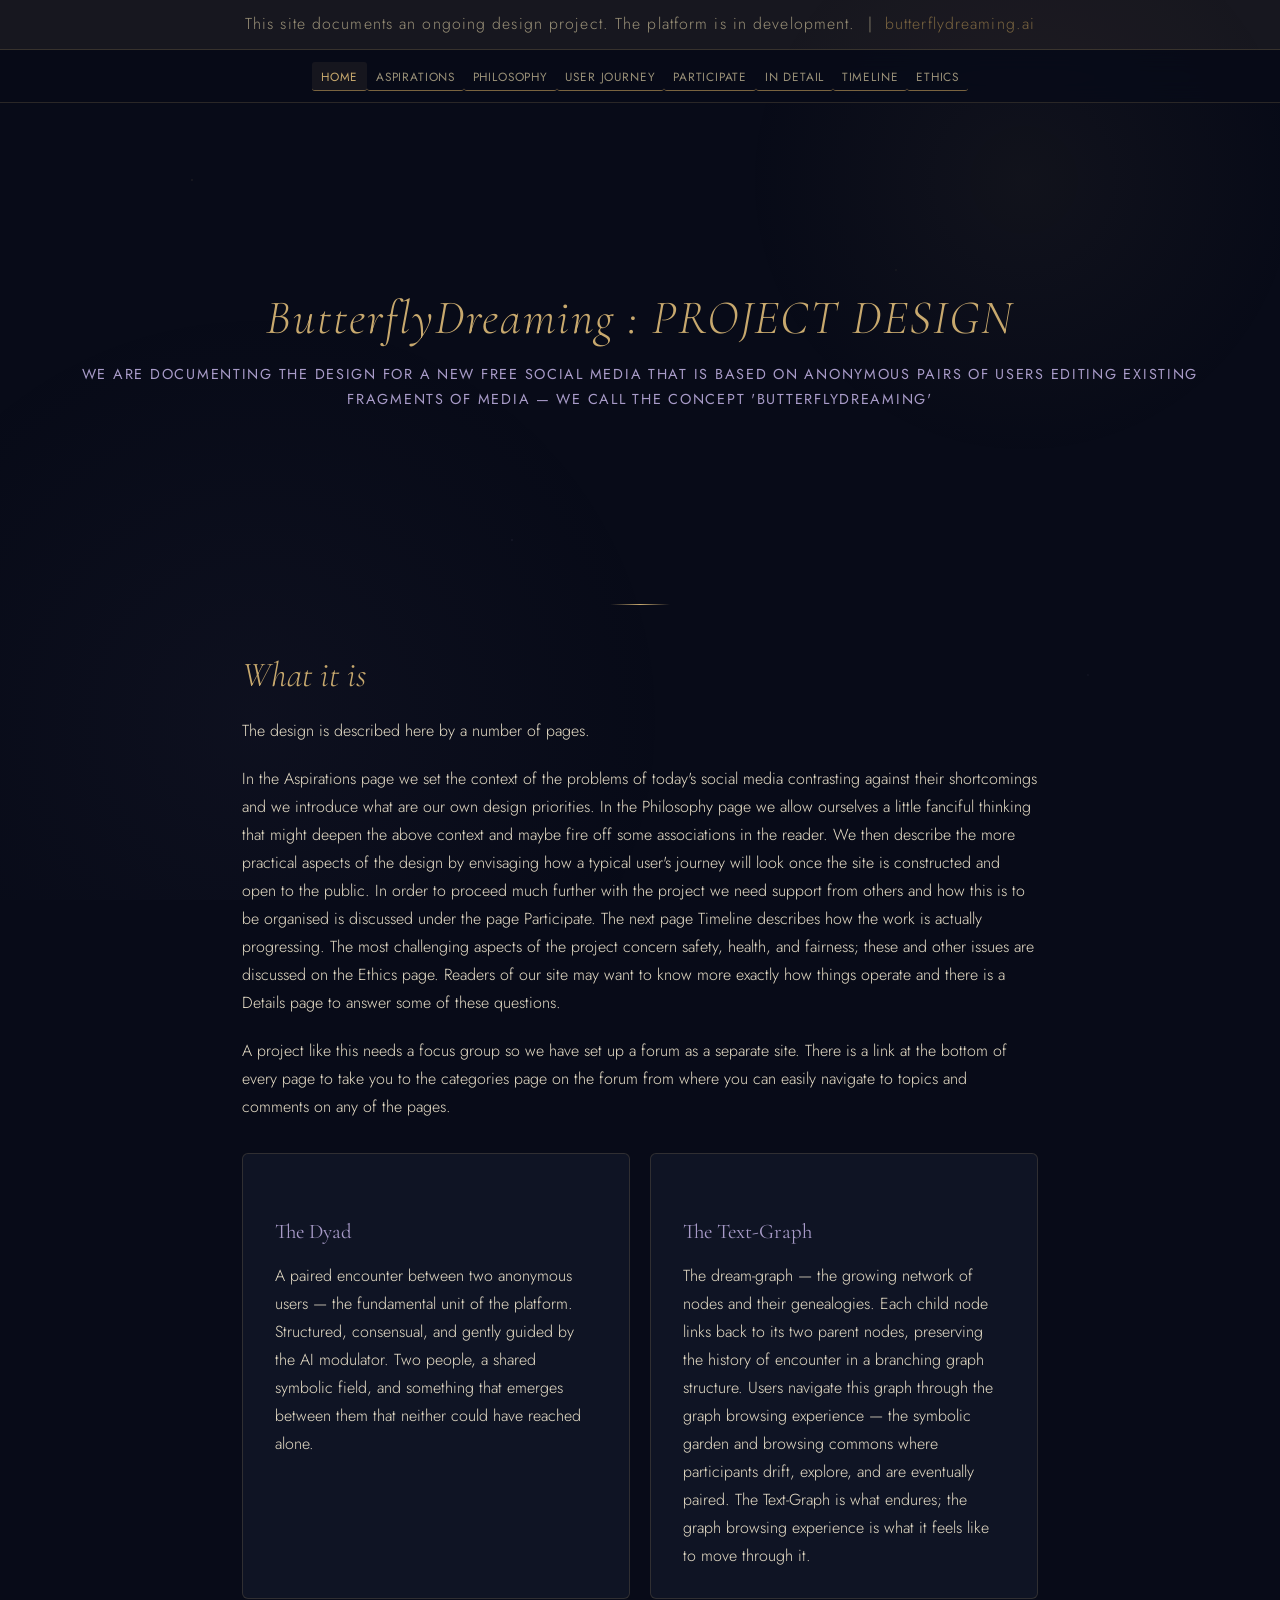
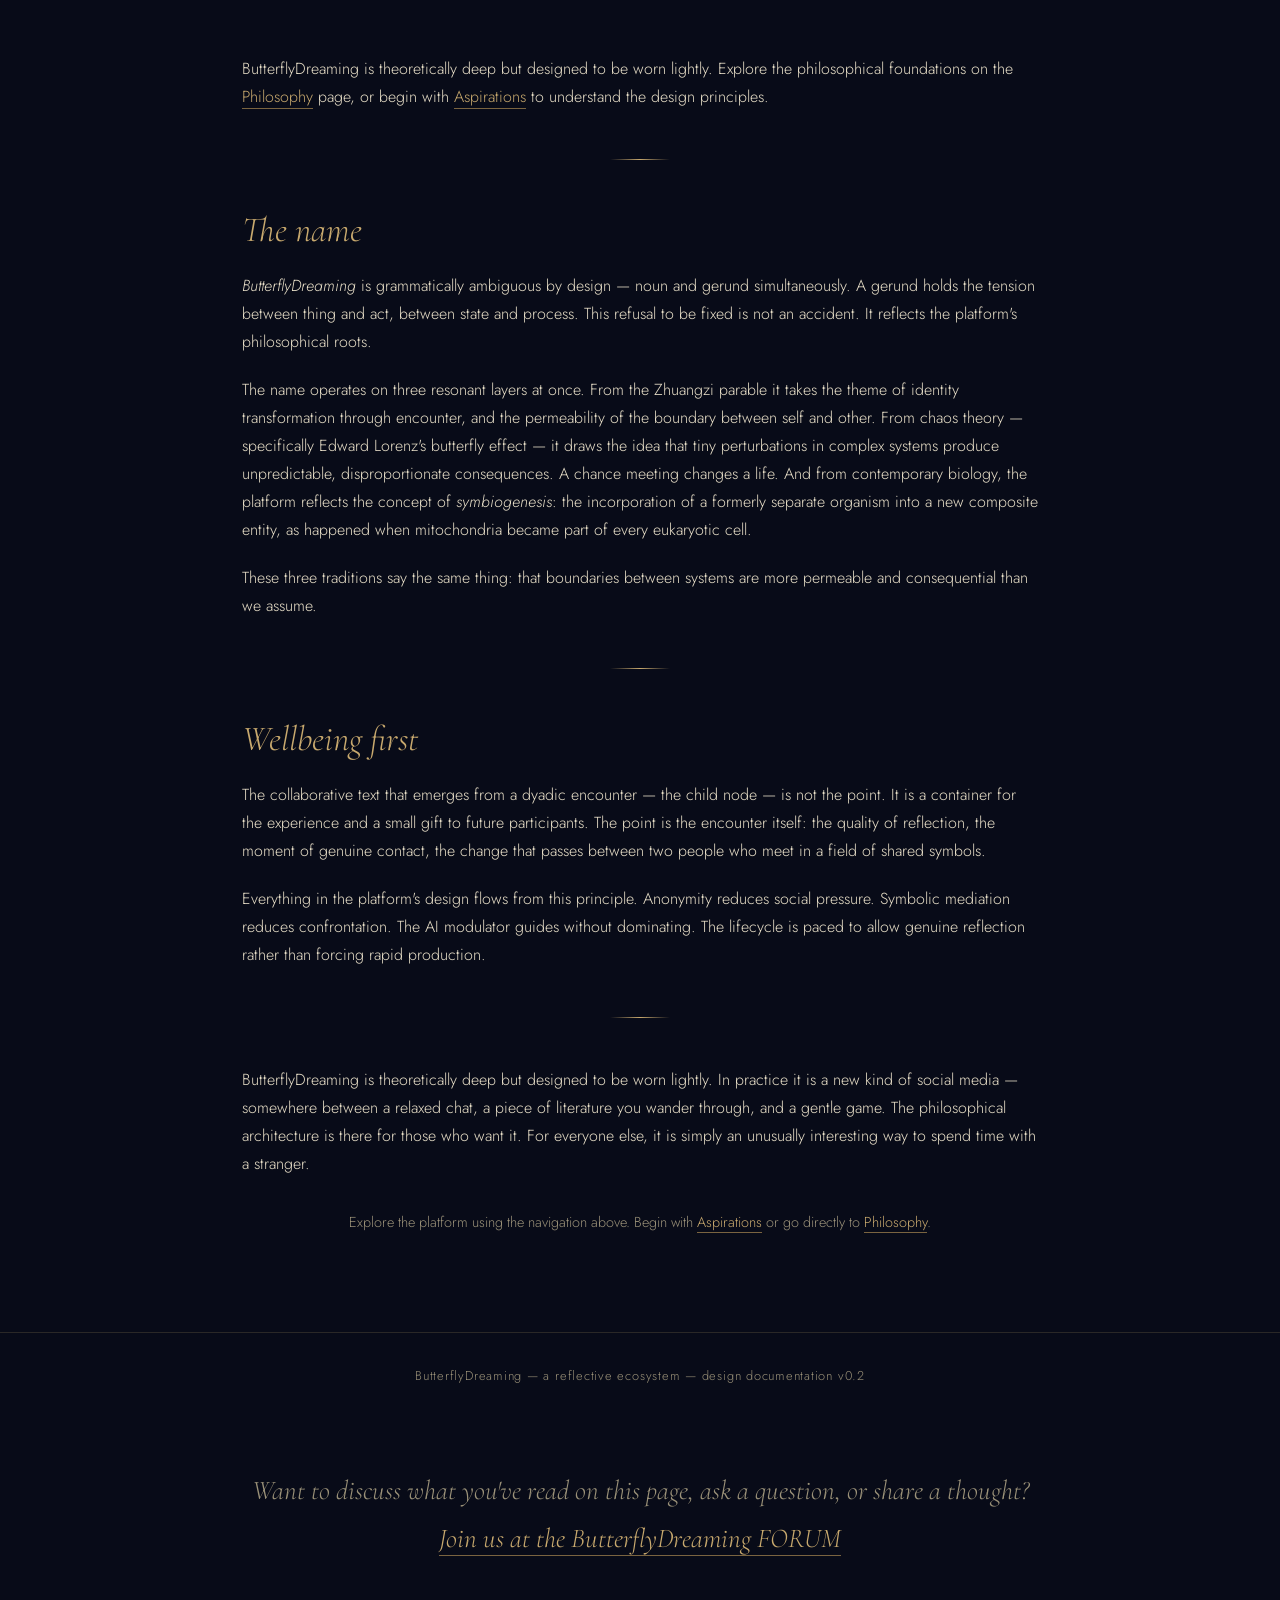
==== index.html @ dc83e770 "Apply Amendment 3: move Zhuangzi and signpost panels to philosophy, reorder philosophy sections, and" ====
<!DOCTYPE html>
<html lang="en">
<head>
<meta charset="UTF-8">
<meta name="viewport" content="width=device-width, initial-scale=1.0">
<title>ButterflyDreaming : PROJECT DESIGN</title>
<link rel="stylesheet" href="style.css">
<style>
  /* Change 1: slim banner above nav */
  .site-banner {
    background: rgba(200,169,110,0.08);
    border-bottom: 1px solid var(--border);
    text-align: center;
    padding: 0.65rem 1rem;
    font-size: 0.99rem;
    letter-spacing: 0.07em;
    color: var(--text-dim);
    position: relative;
    z-index: 101;
  }
  .site-banner a {
    color: var(--gold-dim);
    border-bottom: none;
  }
  /* Change 3: equal-height cards */
  .card-grid .card {
    display: flex;
    flex-direction: column;
  }
</style>
</head>
<body>

<!-- Change 1: documentation banner -->
<div class="site-banner">
  This site documents an ongoing design project. The platform is in development. &nbsp;|&nbsp; <a href="https://butterflydreaming.ai">butterflydreaming.ai</a>
</div>

<nav>
  <div class="nav-inner">
    <!-- Change 14: Dyad page moved to last -->
    <ul class="nav-links">
      <li><a href="index.html" class="active">Home</a></li>
      <li><a href="aspirations.html">Aspirations</a></li>
      <li><a href="philosophy.html">Philosophy</a></li>
      <li><a href="journey.html">User Journey</a></li>
      <li><a href="participate.html">Participate</a></li>
      <li><a href="ui.html">In Detail</a></li>
      <li><a href="timeline.html">Timeline</a></li>
      <li><a href="ethics.html">Ethics</a></li>
    </ul>
  </div>
</nav>

<div class="hero">
  <div class="hero-glyph">𓂀</div>

  <h1 style="font-size: 3em;">ButterflyDreaming : PROJECT DESIGN</h1>
  <p class="subtitle">We are documenting the design for a new free social media that is based on anonymous pairs of users editing existing fragments of media — we call the concept 'ButterflyDreaming'</p>
</div>

<div class="page">

  <div class="divider"></div>

  <h2>What it is</h2>
  <p>
    The design is described here by a number of pages.
  </p>
  <p>
    In the Aspirations page we set the context of the problems of today's social media contrasting against their shortcomings and we introduce what are our own design priorities. In the Philosophy page we allow ourselves a little fanciful thinking that might deepen the above context and maybe fire off some associations in the reader. We then describe the more practical aspects of the design by envisaging how a typical user's journey will look once the site is constructed and open to the public. In order to proceed much further with the project we need support from others and how this is to be organised is discussed under the page Participate. The next page Timeline describes how the work is actually progressing. The most challenging aspects of the project concern safety, health, and fairness; these and other issues are discussed on the Ethics page. Readers of our site may want to know more exactly how things operate and there is a Details page to answer some of these questions.
  </p>
  <p>
    A project like this needs a focus group so we have set up a forum as a separate site. There is a link at the bottom of every page to take you to the categories page on the forum from where you can easily navigate to topics and comments on any of the pages.
  </p>

  <!-- Changes 2, 3: reordered boxes, equal sizing, graph browsing experience absorbed into Text-Graph -->
  <div class="card-grid">
    <div class="card">
      <h3>The Dyad</h3>
      <p>A paired encounter between two anonymous users — the fundamental unit of the platform. Structured, consensual, and gently guided by the AI modulator. Two people, a shared symbolic field, and something that emerges between them that neither could have reached alone.</p>
    </div>
    <div class="card">
      <h3>The Text-Graph</h3>
      <p>The dream-graph — the growing network of nodes and their genealogies. Each child node links back to its two parent nodes, preserving the history of encounter in a branching graph structure. Users navigate this graph through the graph browsing experience — the symbolic garden and browsing commons where participants drift, explore, and are eventually paired. The Text-Graph is what endures; the graph browsing experience is what it feels like to move through it.</p>
    </div>
  </div>

  <p>
    ButterflyDreaming is theoretically deep but designed to be worn lightly. Explore the philosophical foundations on the <a href="philosophy.html">Philosophy</a> page, or begin with <a href="aspirations.html">Aspirations</a> to understand the design principles.
  </p>

  <div class="divider"></div>

  <h2>The name</h2>

  <!-- Change 4: noun and gerund only, no "verb" -->
  <p>
    <em>ButterflyDreaming</em> is grammatically ambiguous by design — noun and gerund simultaneously. A gerund holds the tension between thing and act, between state and process. This refusal to be fixed is not an accident. It reflects the platform's philosophical roots.
  </p>
  <p>
    The name operates on three resonant layers at once. From the Zhuangzi parable it takes the theme of identity transformation through encounter, and the permeability of the boundary between self and other. From chaos theory — specifically Edward Lorenz's butterfly effect — it draws the idea that tiny perturbations in complex systems produce unpredictable, disproportionate consequences. A chance meeting changes a life. And from contemporary biology, the platform reflects the concept of <em>symbiogenesis</em>: the incorporation of a formerly separate organism into a new composite entity, as happened when mitochondria became part of every eukaryotic cell.
  </p>
  <p>
    These three traditions say the same thing: that boundaries between systems are more permeable and consequential than we assume.
  </p>

  <div class="divider"></div>

  <h2>Wellbeing first</h2>
  <p>
    The collaborative text that emerges from a dyadic encounter — the child node — is not the point. It is a container for the experience and a small gift to future participants. The point is the encounter itself: the quality of reflection, the moment of genuine contact, the change that passes between two people who meet in a field of shared symbols.
  </p>
  <p>
    Everything in the platform's design flows from this principle. Anonymity reduces social pressure. Symbolic mediation reduces confrontation. The AI modulator guides without dominating. The lifecycle is paced to allow genuine reflection rather than forcing rapid production.
  </p>

  <div class="divider"></div>

  <!-- Change 5: accessible/enjoyable closing paragraph, Zhuangzi line removed -->
  <p>
    ButterflyDreaming is theoretically deep but designed to be worn lightly. In practice it is a new kind of social media — somewhere between a relaxed chat, a piece of literature you wander through, and a gentle game. The philosophical architecture is there for those who want it. For everyone else, it is simply an unusually interesting way to spend time with a stranger.
  </p>

  <p style="color: var(--text-dim); font-size: 0.9rem; text-align: center; margin-top: 2rem;">
    Explore the platform using the navigation above. Begin with
    <a href="aspirations.html">Aspirations</a> or go directly to
    <a href="philosophy.html">Philosophy</a>.
  </p>

</div>

<footer>
  ButterflyDreaming &mdash; a reflective ecosystem &mdash; design documentation v0.2
</footer>


<!-- Community forum link -->
<div style="max-width:860px; margin:3rem auto; padding:0 2rem; text-align:center;">
  <p style="font-size:1.7rem; color:var(--text-dim); font-style:italic; line-height:1.75; font-family:var(--font-head);">
    Want to discuss what you've read on this page, ask a question, or share a thought? <a href="https://forum.butterflydreaming.info">Join us at the ButterflyDreaming FORUM</a>
  </p>
</div>

</body>
</html>
---- style.css ----
/* ButterflyDreaming — Shared Stylesheet */

@import url('https://fonts.googleapis.com/css2?family=Cormorant+Garamond:ital,wght@0,300;0,400;0,600;1,300;1,400&family=Jost:wght@300;400;500&display=swap');

/* ── Variables ── */
:root {
  --bg:        #080b18;
  --bg2:       #0f1424;
  --bg3:       #141930;
  --text:      #e8dfc8;
  --text-dim:  #9a9178;
  --gold:      #c8a96e;
  --gold-dim:  #7a6440;
  --lilac:     #a89bc8;
  --border:    rgba(200,169,110,0.18);
  --glow:      rgba(200,169,110,0.08);
  --font-head: 'Cormorant Garamond', Georgia, serif;
  --font-body: 'Jost', sans-serif;
  --max:       860px;
}

/* ── Reset ── */
*, *::before, *::after { box-sizing: border-box; margin: 0; padding: 0; }
html { scroll-behavior: smooth; }
body {
  background: var(--bg);
  color: var(--text);
  font-family: var(--font-body);
  font-weight: 300;
  font-size: 1rem;
  line-height: 1.75;
  min-height: 100vh;
}

/* ── Starfield background ── */
body::before {
  content: '';
  position: fixed;
  inset: 0;
  background-image:
    radial-gradient(1px 1px at 15% 20%, rgba(200,169,110,0.25) 0%, transparent 100%),
    radial-gradient(1px 1px at 40% 60%, rgba(168,155,200,0.2) 0%, transparent 100%),
    radial-gradient(1px 1px at 70% 30%, rgba(200,169,110,0.15) 0%, transparent 100%),
    radial-gradient(1px 1px at 85% 75%, rgba(168,155,200,0.15) 0%, transparent 100%),
    radial-gradient(1px 1px at 55% 10%, rgba(200,169,110,0.1) 0%, transparent 100%),
    radial-gradient(600px 600px at 20% 80%, rgba(168,155,200,0.04) 0%, transparent 70%),
    radial-gradient(400px 400px at 80% 20%, rgba(200,169,110,0.05) 0%, transparent 70%);
  pointer-events: none;
  z-index: 0;
}

/* ── Navigation ── */
nav {
  position: sticky;
  top: 0;
  z-index: 100;
  background: rgba(8,11,24,0.92);
  backdrop-filter: blur(12px);
  border-bottom: 1px solid var(--border);
  padding: 0 2rem;
}
.nav-inner {
  max-width: 1100px;
  margin: 0 auto;
  display: flex;
  align-items: center;
  justify-content: center;
  height: 52px;
}
.nav-links {
  display: flex;
  gap: 0;
  list-style: none;
  flex-wrap: nowrap;
  justify-content: center;
}
.nav-links a {
  color: var(--text-dim);
  text-decoration: none;
  font-size: 0.74rem;
  font-weight: 400;
  letter-spacing: 0.07em;
  text-transform: uppercase;
  padding: 0.35rem 0.55rem;
  border-radius: 3px;
  transition: color 0.2s, background 0.2s;
  white-space: nowrap;
}
.nav-links a:hover,
.nav-links a.active {
  color: var(--gold);
  background: var(--glow);
}

/* ── Page wrapper ── */
.page {
  position: relative;
  z-index: 1;
  max-width: var(--max);
  margin: 0 auto;
  padding: 4rem 2rem 6rem;
}

/* ── Hero ── */
.hero {
  text-align: center;
  padding: 5rem 2rem 3rem;
  position: relative;
  z-index: 1;
}
.hero-glyph {
  font-size: 3rem;
  margin-bottom: 1.5rem;
  opacity: 0.7;
  animation: float 6s ease-in-out infinite;
}
@keyframes float {
  0%, 100% { transform: translateY(0); }
  50%       { transform: translateY(-8px); }
}
.hero h1 {
  font-family: var(--font-head);
  font-size: clamp(2.4rem, 6vw, 4rem);
  font-weight: 300;
  font-style: italic;
  color: var(--gold);
  letter-spacing: 0.04em;
  line-height: 1.15;
  margin-bottom: 1rem;
}
.hero .subtitle {
  font-size: 0.9rem;
  font-weight: 400;
  letter-spacing: 0.12em;
  text-transform: uppercase;
  color: var(--lilac);
  margin-bottom: 2rem;
}
.hero .lede {
  max-width: 580px;
  margin: 0 auto;
  font-size: 1.1rem;
  color: var(--text-dim);
  line-height: 1.9;
}

/* ── Divider ── */
.divider {
  width: 60px;
  height: 1px;
  background: linear-gradient(90deg, transparent, var(--gold), transparent);
  margin: 3rem auto;
}

/* ── Section headings ── */
h2 {
  font-family: var(--font-head);
  font-size: clamp(1.6rem, 3vw, 2.2rem);
  font-weight: 300;
  font-style: italic;
  color: var(--gold);
  margin-bottom: 1.25rem;
  line-height: 1.25;
}
h3 {
  font-family: var(--font-head);
  font-size: 1.3rem;
  font-weight: 400;
  color: var(--lilac);
  margin: 2rem 0 0.75rem;
}

/* ── Body text ── */
p { margin-bottom: 1.25rem; }
p:last-child { margin-bottom: 0; }

a {
  color: var(--gold);
  text-decoration: none;
  border-bottom: 1px solid var(--gold-dim);
  transition: border-color 0.2s, color 0.2s;
}
a:hover { border-color: var(--gold); }

/* ── Cards / panels ── */
.card {
  background: var(--bg2);
  border: 1px solid var(--border);
  border-radius: 6px;
  padding: 1.75rem 2rem;
  margin-bottom: 1.5rem;
}
.card-grid {
  display: grid;
  grid-template-columns: repeat(auto-fit, minmax(240px, 1fr));
  gap: 1.25rem;
  margin: 2rem 0;
}

/* ── Quote / pull ── */
blockquote {
  border-left: 2px solid var(--gold-dim);
  padding: 0.75rem 0 0.75rem 1.5rem;
  margin: 2rem 0;
  font-family: var(--font-head);
  font-style: italic;
  font-size: 1.15rem;
  color: var(--text-dim);
  line-height: 1.7;
}
blockquote cite {
  display: block;
  margin-top: 0.5rem;
  font-style: normal;
  font-family: var(--font-body);
  font-size: 0.78rem;
  letter-spacing: 0.1em;
  text-transform: uppercase;
  color: var(--gold-dim);
}

/* ── Journey steps ── */
.steps { counter-reset: step; margin: 2rem 0; }
.step {
  display: flex;
  gap: 1.5rem;
  margin-bottom: 2rem;
  align-items: flex-start;
}
.step-num {
  flex-shrink: 0;
  width: 2.5rem;
  height: 2.5rem;
  border-radius: 50%;
  border: 1px solid var(--gold-dim);
  display: flex;
  align-items: center;
  justify-content: center;
  font-family: var(--font-head);
  font-size: 1.1rem;
  color: var(--gold);
  counter-increment: step;
}
.step-body h3 { margin-top: 0; }

/* ── Lifecycle bar ── */
.lifecycle {
  display: flex;
  flex-wrap: wrap;
  gap: 0.5rem;
  align-items: center;
  margin: 2rem 0;
}
.lc-node {
  background: var(--bg3);
  border: 1px solid var(--border);
  border-radius: 4px;
  padding: 0.35rem 0.85rem;
  font-size: 0.82rem;
  font-weight: 500;
  letter-spacing: 0.07em;
  color: var(--text);
}
.lc-arrow {
  color: var(--gold-dim);
  font-size: 0.9rem;
}

/* ── Table ── */
table {
  width: 100%;
  border-collapse: collapse;
  margin: 1.5rem 0;
  font-size: 0.9rem;
}
th {
  text-align: left;
  padding: 0.6rem 1rem;
  border-bottom: 1px solid var(--gold-dim);
  color: var(--gold);
  font-weight: 400;
  font-family: var(--font-head);
  font-size: 1rem;
  font-style: italic;
}
td {
  padding: 0.7rem 1rem;
  border-bottom: 1px solid rgba(200,169,110,0.08);
  vertical-align: top;
  color: var(--text-dim);
}
tr:last-child td { border-bottom: none; }

/* ── Tag pill ── */
.tag {
  display: inline-block;
  background: var(--glow);
  border: 1px solid var(--border);
  border-radius: 20px;
  padding: 0.2rem 0.75rem;
  font-size: 0.75rem;
  letter-spacing: 0.08em;
  color: var(--text-dim);
  margin: 0.2rem;
}

/* ── Chinese accent ── */
.zh {
  font-family: var(--font-head);
  font-style: normal;
  color: var(--lilac);
  font-size: 1.1em;
}

/* ── Footer ── */
footer {
  position: relative;
  z-index: 1;
  text-align: center;
  padding: 2rem;
  border-top: 1px solid var(--border);
  color: var(--text-dim);
  font-size: 0.8rem;
  letter-spacing: 0.06em;
}

/* ── Responsive ── */
@media (max-width: 600px) {
  .page { padding: 2.5rem 1.25rem 4rem; }
  .nav-inner { height: auto; padding: 0.75rem 0; flex-direction: column; align-items: flex-start; }
  .nav-links a { font-size: 0.72rem; padding: 0.3rem 0.5rem; }
  .hero { padding: 3rem 1.25rem 2rem; }
}
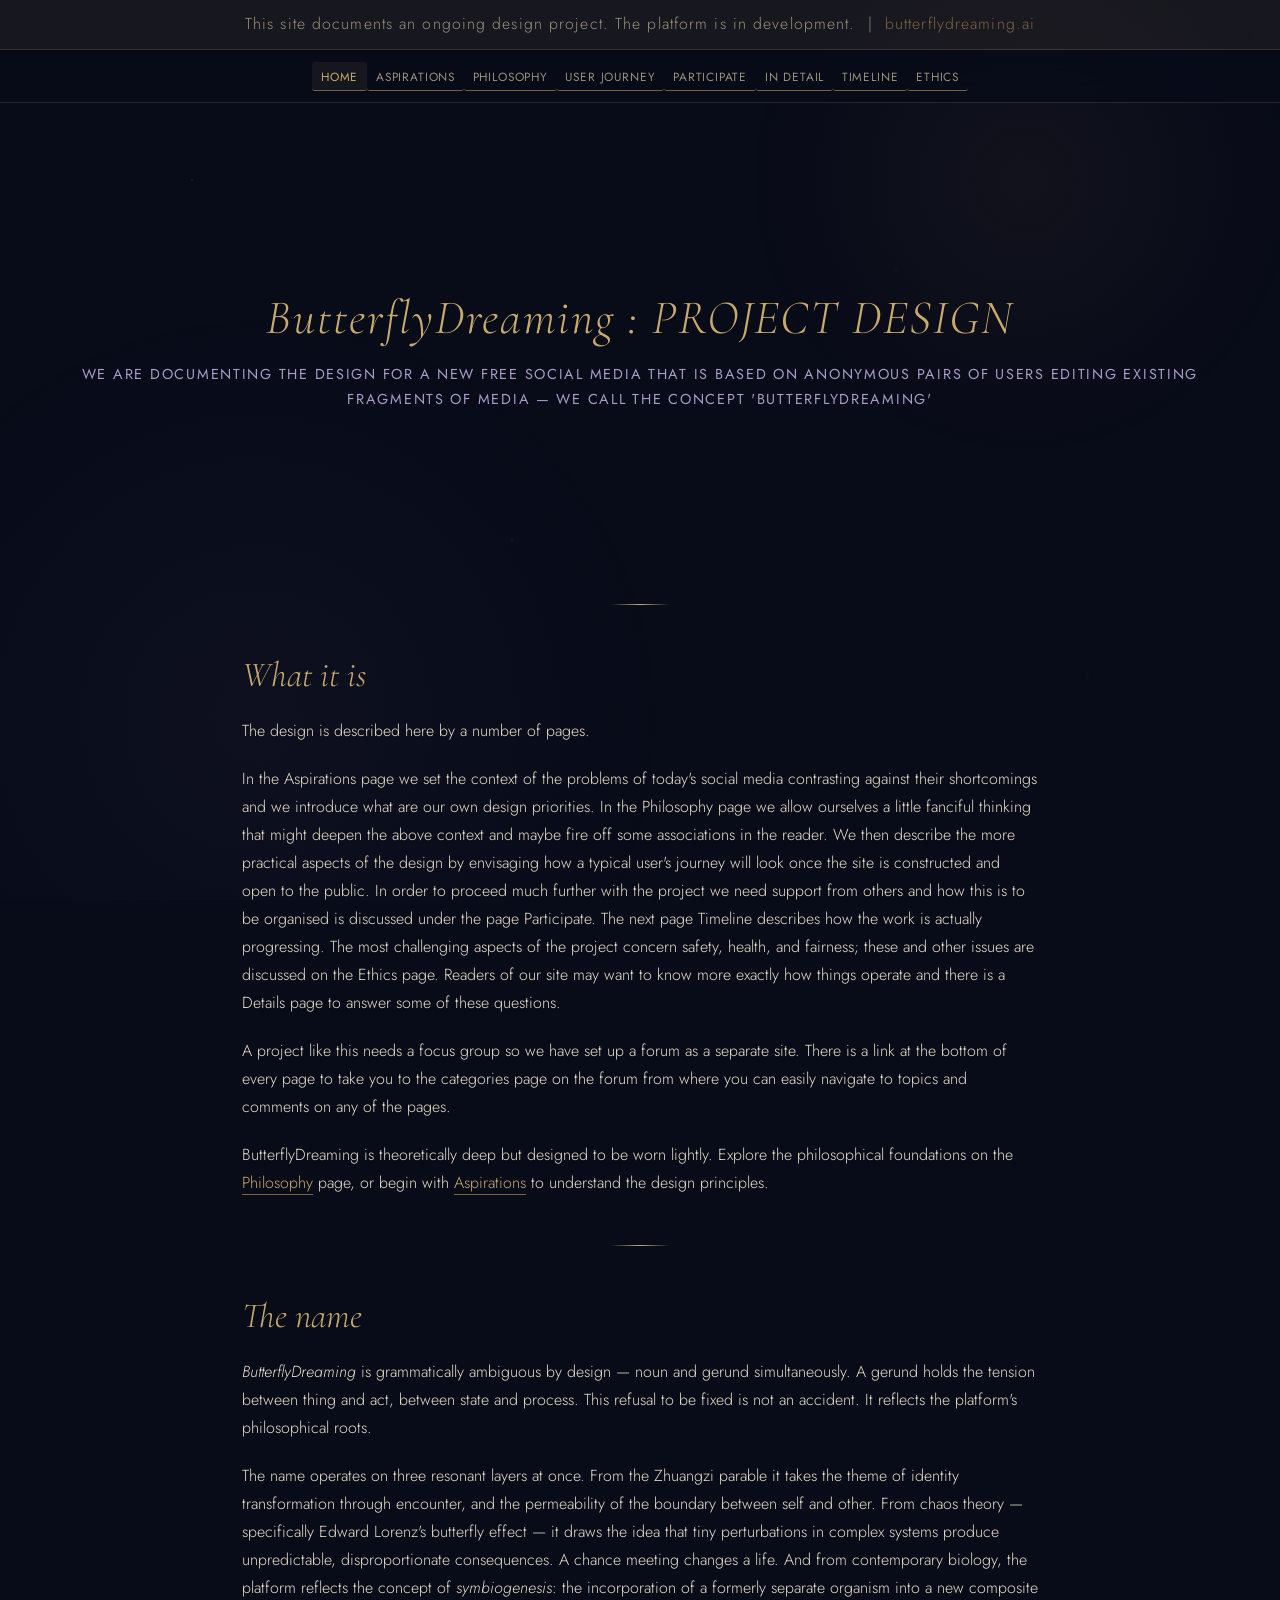
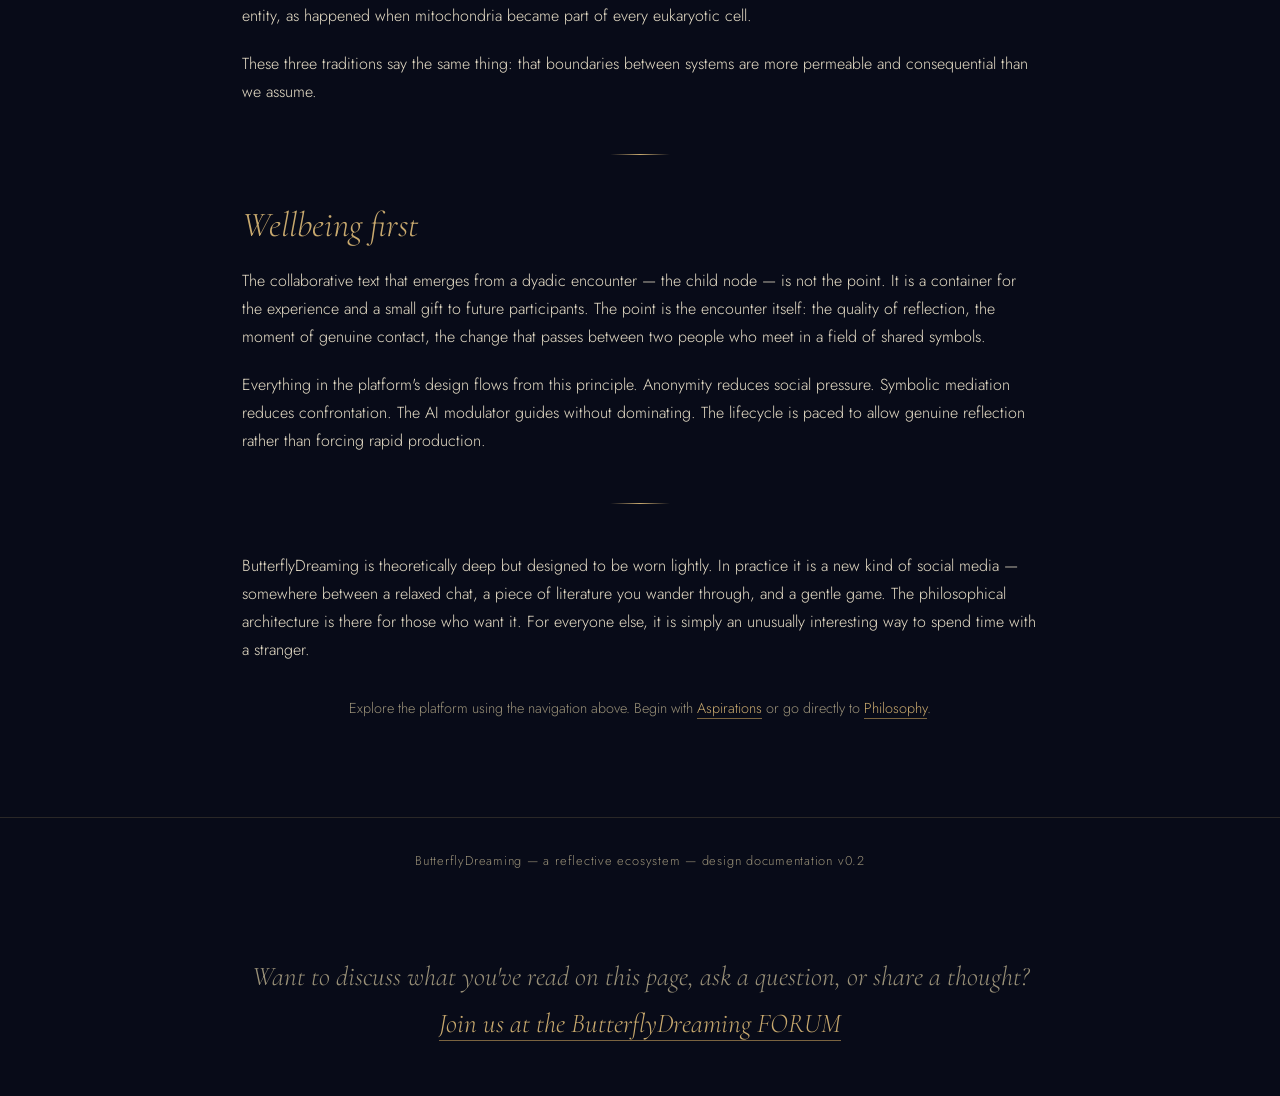
==== commit faa6b15e: "Apply Amendment 4: move Dyad/Text-Graph panels to aspirations, widen and centre Zhuangzi flutter pan" ====
--- a/index.html
+++ b/index.html
@@ -74,18 +74,6 @@
     A project like this needs a focus group so we have set up a forum as a separate site. There is a link at the bottom of every page to take you to the categories page on the forum from where you can easily navigate to topics and comments on any of the pages.
   </p>
 
-  <!-- Changes 2, 3: reordered boxes, equal sizing, graph browsing experience absorbed into Text-Graph -->
-  <div class="card-grid">
-    <div class="card">
-      <h3>The Dyad</h3>
-      <p>A paired encounter between two anonymous users — the fundamental unit of the platform. Structured, consensual, and gently guided by the AI modulator. Two people, a shared symbolic field, and something that emerges between them that neither could have reached alone.</p>
-    </div>
-    <div class="card">
-      <h3>The Text-Graph</h3>
-      <p>The dream-graph — the growing network of nodes and their genealogies. Each child node links back to its two parent nodes, preserving the history of encounter in a branching graph structure. Users navigate this graph through the graph browsing experience — the symbolic garden and browsing commons where participants drift, explore, and are eventually paired. The Text-Graph is what endures; the graph browsing experience is what it feels like to move through it.</p>
-    </div>
-  </div>
-
   <p>
     ButterflyDreaming is theoretically deep but designed to be worn lightly. Explore the philosophical foundations on the <a href="philosophy.html">Philosophy</a> page, or begin with <a href="aspirations.html">Aspirations</a> to understand the design principles.
   </p>
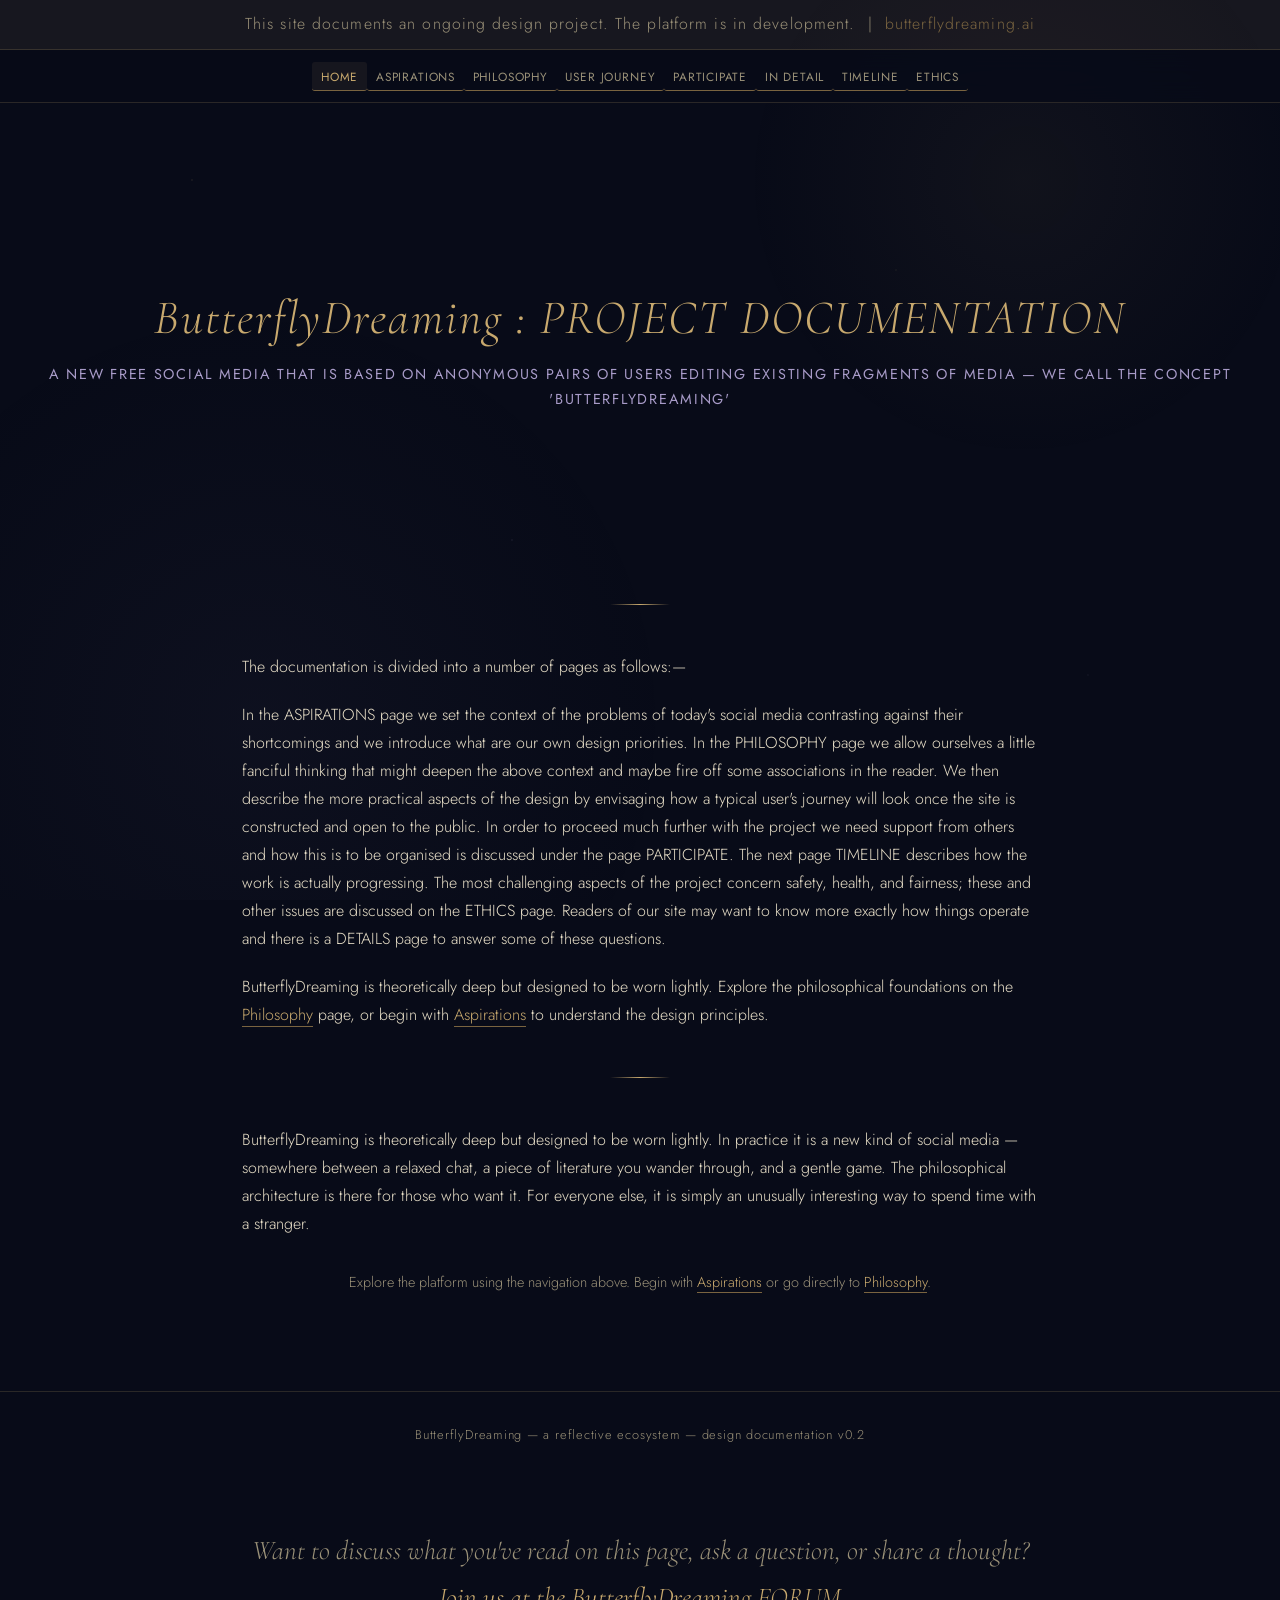
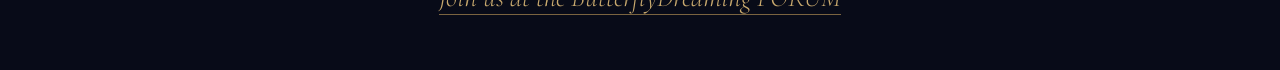
==== commit f39ce97c: "Apply Amendment 5: rename to PROJECT DOCUMENTATION, update home subtitle and page listing, remove Na" ====
--- a/index.html
+++ b/index.html
@@ -3,7 +3,7 @@
 <head>
 <meta charset="UTF-8">
 <meta name="viewport" content="width=device-width, initial-scale=1.0">
-<title>ButterflyDreaming : PROJECT DESIGN</title>
+<title>ButterflyDreaming : PROJECT DOCUMENTATION</title>
 <link rel="stylesheet" href="style.css">
 <style>
   /* Change 1: slim banner above nav */
@@ -55,52 +55,23 @@
 <div class="hero">
   <div class="hero-glyph">𓂀</div>
 
-  <h1 style="font-size: 3em;">ButterflyDreaming : PROJECT DESIGN</h1>
-  <p class="subtitle">We are documenting the design for a new free social media that is based on anonymous pairs of users editing existing fragments of media — we call the concept 'ButterflyDreaming'</p>
+  <h1 style="font-size: 3em;">ButterflyDreaming : PROJECT DOCUMENTATION</h1>
+  <p class="subtitle">A new free social media that is based on anonymous pairs of users editing existing fragments of media — we call the concept 'ButterflyDreaming'</p>
 </div>
 
 <div class="page">
 
   <div class="divider"></div>
 
-  <h2>What it is</h2>
   <p>
-    The design is described here by a number of pages.
+    The documentation is divided into a number of pages as follows:—
   </p>
   <p>
-    In the Aspirations page we set the context of the problems of today's social media contrasting against their shortcomings and we introduce what are our own design priorities. In the Philosophy page we allow ourselves a little fanciful thinking that might deepen the above context and maybe fire off some associations in the reader. We then describe the more practical aspects of the design by envisaging how a typical user's journey will look once the site is constructed and open to the public. In order to proceed much further with the project we need support from others and how this is to be organised is discussed under the page Participate. The next page Timeline describes how the work is actually progressing. The most challenging aspects of the project concern safety, health, and fairness; these and other issues are discussed on the Ethics page. Readers of our site may want to know more exactly how things operate and there is a Details page to answer some of these questions.
-  </p>
-  <p>
-    A project like this needs a focus group so we have set up a forum as a separate site. There is a link at the bottom of every page to take you to the categories page on the forum from where you can easily navigate to topics and comments on any of the pages.
+    In the ASPIRATIONS page we set the context of the problems of today's social media contrasting against their shortcomings and we introduce what are our own design priorities. In the PHILOSOPHY page we allow ourselves a little fanciful thinking that might deepen the above context and maybe fire off some associations in the reader. We then describe the more practical aspects of the design by envisaging how a typical user's journey will look once the site is constructed and open to the public. In order to proceed much further with the project we need support from others and how this is to be organised is discussed under the page PARTICIPATE. The next page TIMELINE describes how the work is actually progressing. The most challenging aspects of the project concern safety, health, and fairness; these and other issues are discussed on the ETHICS page. Readers of our site may want to know more exactly how things operate and there is a DETAILS page to answer some of these questions.
   </p>
 
   <p>
     ButterflyDreaming is theoretically deep but designed to be worn lightly. Explore the philosophical foundations on the <a href="philosophy.html">Philosophy</a> page, or begin with <a href="aspirations.html">Aspirations</a> to understand the design principles.
-  </p>
-
-  <div class="divider"></div>
-
-  <h2>The name</h2>
-
-  <!-- Change 4: noun and gerund only, no "verb" -->
-  <p>
-    <em>ButterflyDreaming</em> is grammatically ambiguous by design — noun and gerund simultaneously. A gerund holds the tension between thing and act, between state and process. This refusal to be fixed is not an accident. It reflects the platform's philosophical roots.
-  </p>
-  <p>
-    The name operates on three resonant layers at once. From the Zhuangzi parable it takes the theme of identity transformation through encounter, and the permeability of the boundary between self and other. From chaos theory — specifically Edward Lorenz's butterfly effect — it draws the idea that tiny perturbations in complex systems produce unpredictable, disproportionate consequences. A chance meeting changes a life. And from contemporary biology, the platform reflects the concept of <em>symbiogenesis</em>: the incorporation of a formerly separate organism into a new composite entity, as happened when mitochondria became part of every eukaryotic cell.
-  </p>
-  <p>
-    These three traditions say the same thing: that boundaries between systems are more permeable and consequential than we assume.
-  </p>
-
-  <div class="divider"></div>
-
-  <h2>Wellbeing first</h2>
-  <p>
-    The collaborative text that emerges from a dyadic encounter — the child node — is not the point. It is a container for the experience and a small gift to future participants. The point is the encounter itself: the quality of reflection, the moment of genuine contact, the change that passes between two people who meet in a field of shared symbols.
-  </p>
-  <p>
-    Everything in the platform's design flows from this principle. Anonymity reduces social pressure. Symbolic mediation reduces confrontation. The AI modulator guides without dominating. The lifecycle is paced to allow genuine reflection rather than forcing rapid production.
   </p>
 
   <div class="divider"></div>
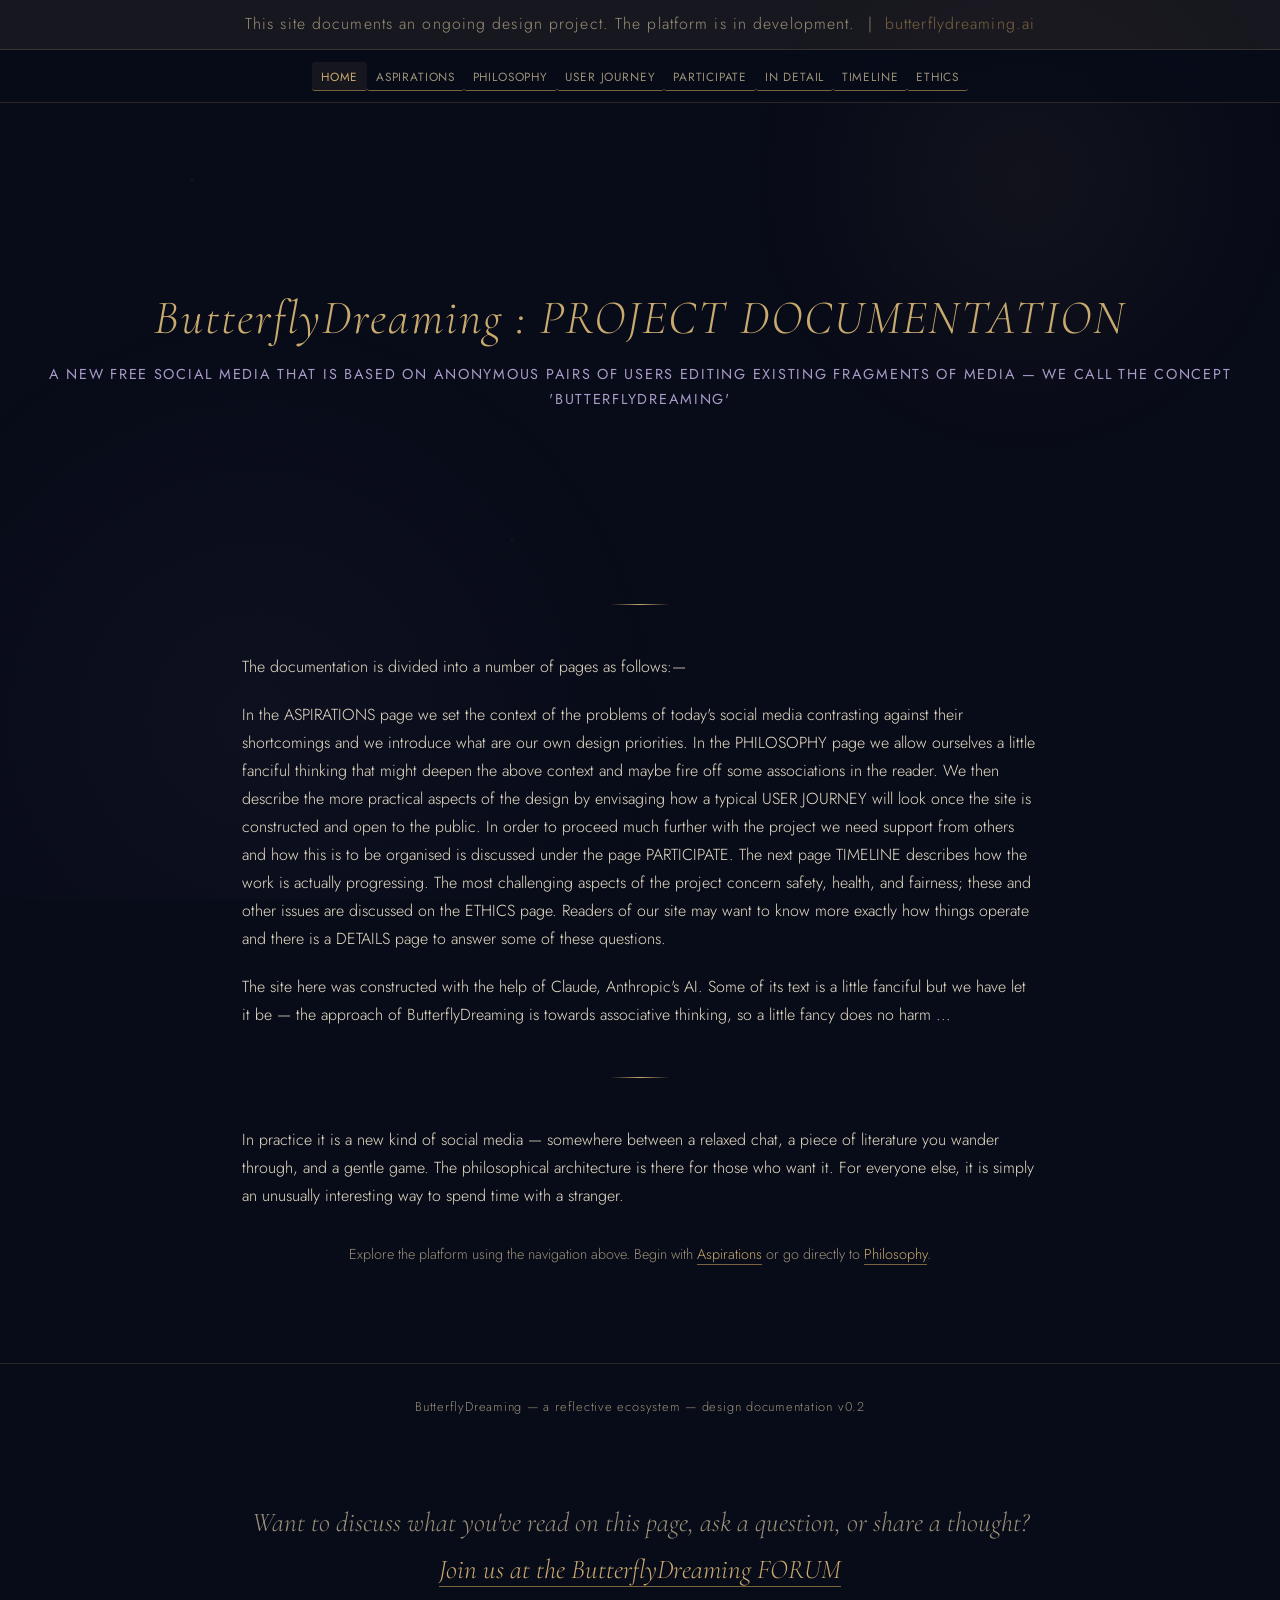
==== commit 4ff90386: "Apply Amendment 6: USER JOURNEY wording, replace signpost with Claude attribution paragraph, update " ====
--- a/index.html
+++ b/index.html
@@ -67,18 +67,18 @@
     The documentation is divided into a number of pages as follows:—
   </p>
   <p>
-    In the ASPIRATIONS page we set the context of the problems of today's social media contrasting against their shortcomings and we introduce what are our own design priorities. In the PHILOSOPHY page we allow ourselves a little fanciful thinking that might deepen the above context and maybe fire off some associations in the reader. We then describe the more practical aspects of the design by envisaging how a typical user's journey will look once the site is constructed and open to the public. In order to proceed much further with the project we need support from others and how this is to be organised is discussed under the page PARTICIPATE. The next page TIMELINE describes how the work is actually progressing. The most challenging aspects of the project concern safety, health, and fairness; these and other issues are discussed on the ETHICS page. Readers of our site may want to know more exactly how things operate and there is a DETAILS page to answer some of these questions.
+    In the ASPIRATIONS page we set the context of the problems of today's social media contrasting against their shortcomings and we introduce what are our own design priorities. In the PHILOSOPHY page we allow ourselves a little fanciful thinking that might deepen the above context and maybe fire off some associations in the reader. We then describe the more practical aspects of the design by envisaging how a typical USER JOURNEY will look once the site is constructed and open to the public. In order to proceed much further with the project we need support from others and how this is to be organised is discussed under the page PARTICIPATE. The next page TIMELINE describes how the work is actually progressing. The most challenging aspects of the project concern safety, health, and fairness; these and other issues are discussed on the ETHICS page. Readers of our site may want to know more exactly how things operate and there is a DETAILS page to answer some of these questions.
   </p>
 
   <p>
-    ButterflyDreaming is theoretically deep but designed to be worn lightly. Explore the philosophical foundations on the <a href="philosophy.html">Philosophy</a> page, or begin with <a href="aspirations.html">Aspirations</a> to understand the design principles.
+    The site here was constructed with the help of Claude, Anthropic's AI. Some of its text is a little fanciful but we have let it be — the approach of ButterflyDreaming is towards associative thinking, so a little fancy does no harm ...
   </p>
 
   <div class="divider"></div>
 
   <!-- Change 5: accessible/enjoyable closing paragraph, Zhuangzi line removed -->
   <p>
-    ButterflyDreaming is theoretically deep but designed to be worn lightly. In practice it is a new kind of social media — somewhere between a relaxed chat, a piece of literature you wander through, and a gentle game. The philosophical architecture is there for those who want it. For everyone else, it is simply an unusually interesting way to spend time with a stranger.
+    In practice it is a new kind of social media — somewhere between a relaxed chat, a piece of literature you wander through, and a gentle game. The philosophical architecture is there for those who want it. For everyone else, it is simply an unusually interesting way to spend time with a stranger.
   </p>
 
   <p style="color: var(--text-dim); font-size: 0.9rem; text-align: center; margin-top: 2rem;">
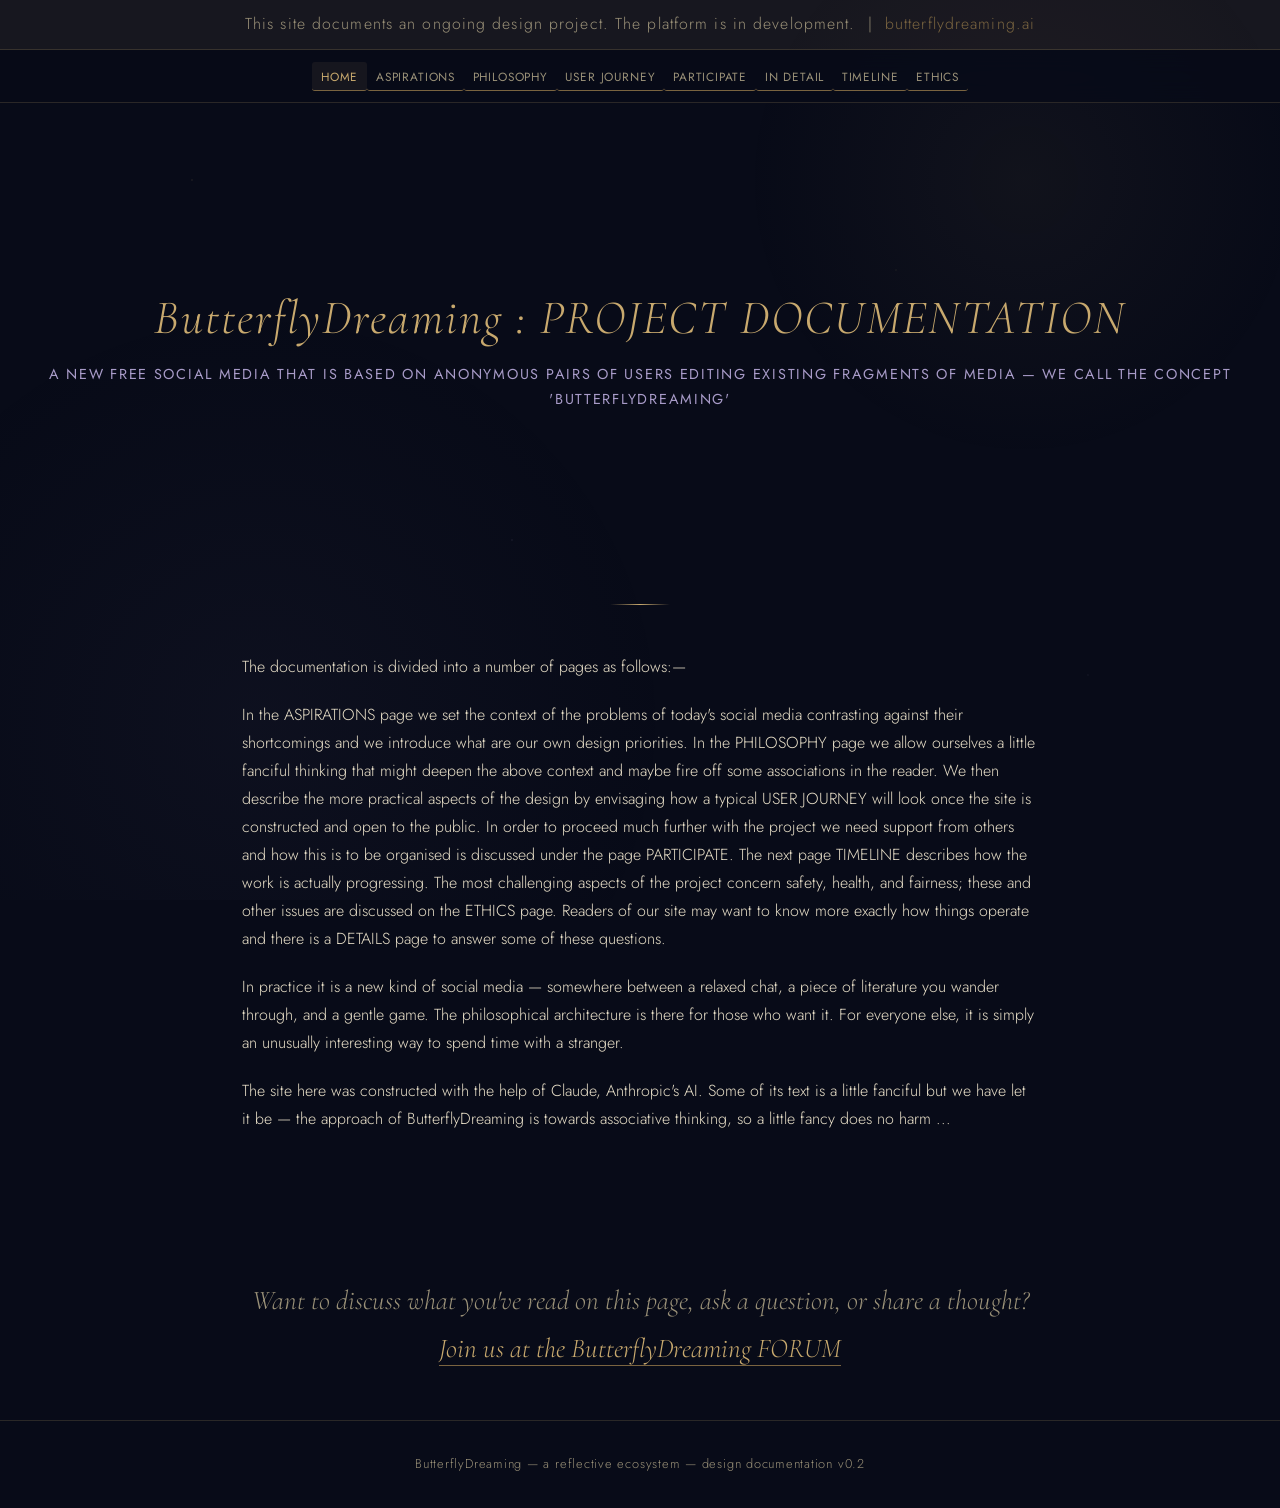
==== commit 6036062b: "Apply Amendment 7: reorder home page paragraphs, remove nav invitation, move version line after foru" ====
--- a/index.html
+++ b/index.html
@@ -71,28 +71,14 @@
   </p>
 
   <p>
+    In practice it is a new kind of social media — somewhere between a relaxed chat, a piece of literature you wander through, and a gentle game. The philosophical architecture is there for those who want it. For everyone else, it is simply an unusually interesting way to spend time with a stranger.
+  </p>
+
+  <p>
     The site here was constructed with the help of Claude, Anthropic's AI. Some of its text is a little fanciful but we have let it be — the approach of ButterflyDreaming is towards associative thinking, so a little fancy does no harm ...
   </p>
 
-  <div class="divider"></div>
-
-  <!-- Change 5: accessible/enjoyable closing paragraph, Zhuangzi line removed -->
-  <p>
-    In practice it is a new kind of social media — somewhere between a relaxed chat, a piece of literature you wander through, and a gentle game. The philosophical architecture is there for those who want it. For everyone else, it is simply an unusually interesting way to spend time with a stranger.
-  </p>
-
-  <p style="color: var(--text-dim); font-size: 0.9rem; text-align: center; margin-top: 2rem;">
-    Explore the platform using the navigation above. Begin with
-    <a href="aspirations.html">Aspirations</a> or go directly to
-    <a href="philosophy.html">Philosophy</a>.
-  </p>
-
 </div>
-
-<footer>
-  ButterflyDreaming &mdash; a reflective ecosystem &mdash; design documentation v0.2
-</footer>
-
 
 <!-- Community forum link -->
 <div style="max-width:860px; margin:3rem auto; padding:0 2rem; text-align:center;">
@@ -101,5 +87,9 @@
   </p>
 </div>
 
+<footer>
+  ButterflyDreaming &mdash; a reflective ecosystem &mdash; design documentation v0.2
+</footer>
+
 </body>
 </html>
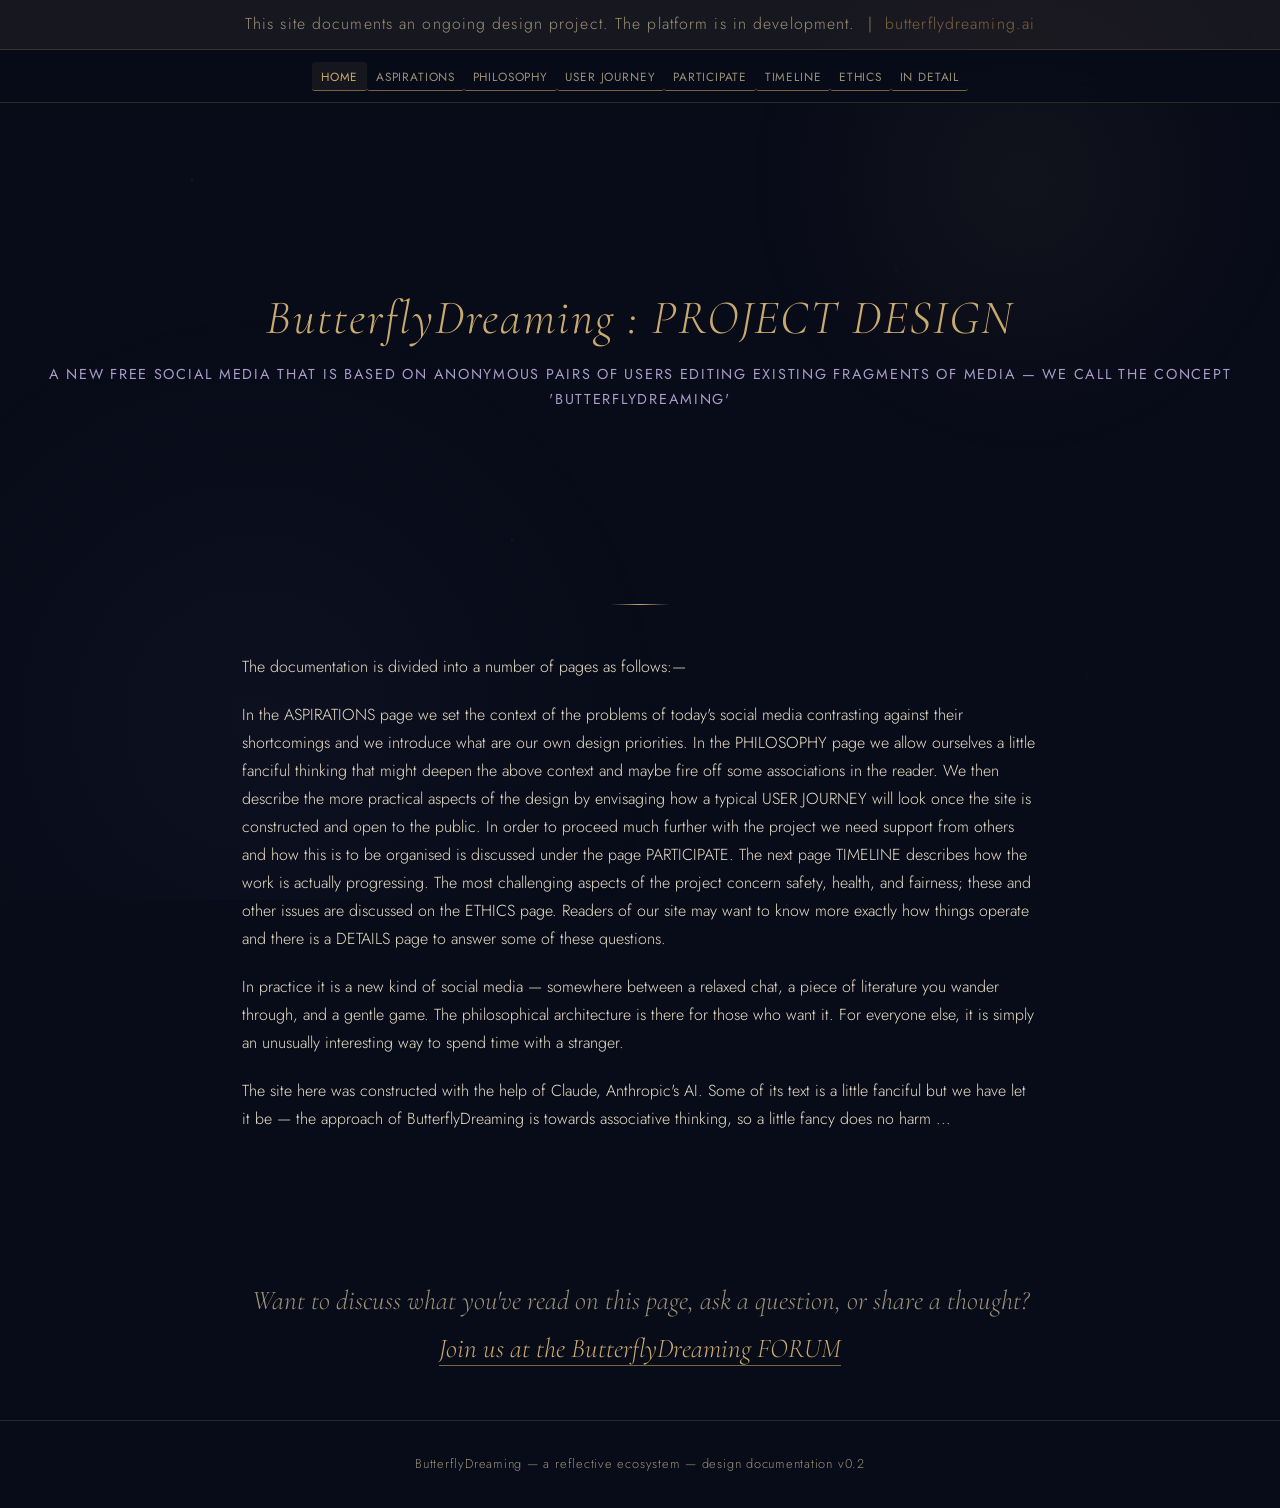
==== commit 0671799a: "Apply Amendment 8: revert title to PROJECT DESIGN, move In Detail to last in nav, style ui.html intr" ====
--- a/index.html
+++ b/index.html
@@ -3,7 +3,7 @@
 <head>
 <meta charset="UTF-8">
 <meta name="viewport" content="width=device-width, initial-scale=1.0">
-<title>ButterflyDreaming : PROJECT DOCUMENTATION</title>
+<title>ButterflyDreaming : PROJECT DESIGN</title>
 <link rel="stylesheet" href="style.css">
 <style>
   /* Change 1: slim banner above nav */
@@ -45,9 +45,9 @@
       <li><a href="philosophy.html">Philosophy</a></li>
       <li><a href="journey.html">User Journey</a></li>
       <li><a href="participate.html">Participate</a></li>
-      <li><a href="ui.html">In Detail</a></li>
       <li><a href="timeline.html">Timeline</a></li>
       <li><a href="ethics.html">Ethics</a></li>
+      <li><a href="ui.html">In Detail</a></li>
     </ul>
   </div>
 </nav>
@@ -55,7 +55,7 @@
 <div class="hero">
   <div class="hero-glyph">𓂀</div>
 
-  <h1 style="font-size: 3em;">ButterflyDreaming : PROJECT DOCUMENTATION</h1>
+  <h1 style="font-size: 3em;">ButterflyDreaming : PROJECT DESIGN</h1>
   <p class="subtitle">A new free social media that is based on anonymous pairs of users editing existing fragments of media — we call the concept 'ButterflyDreaming'</p>
 </div>
 
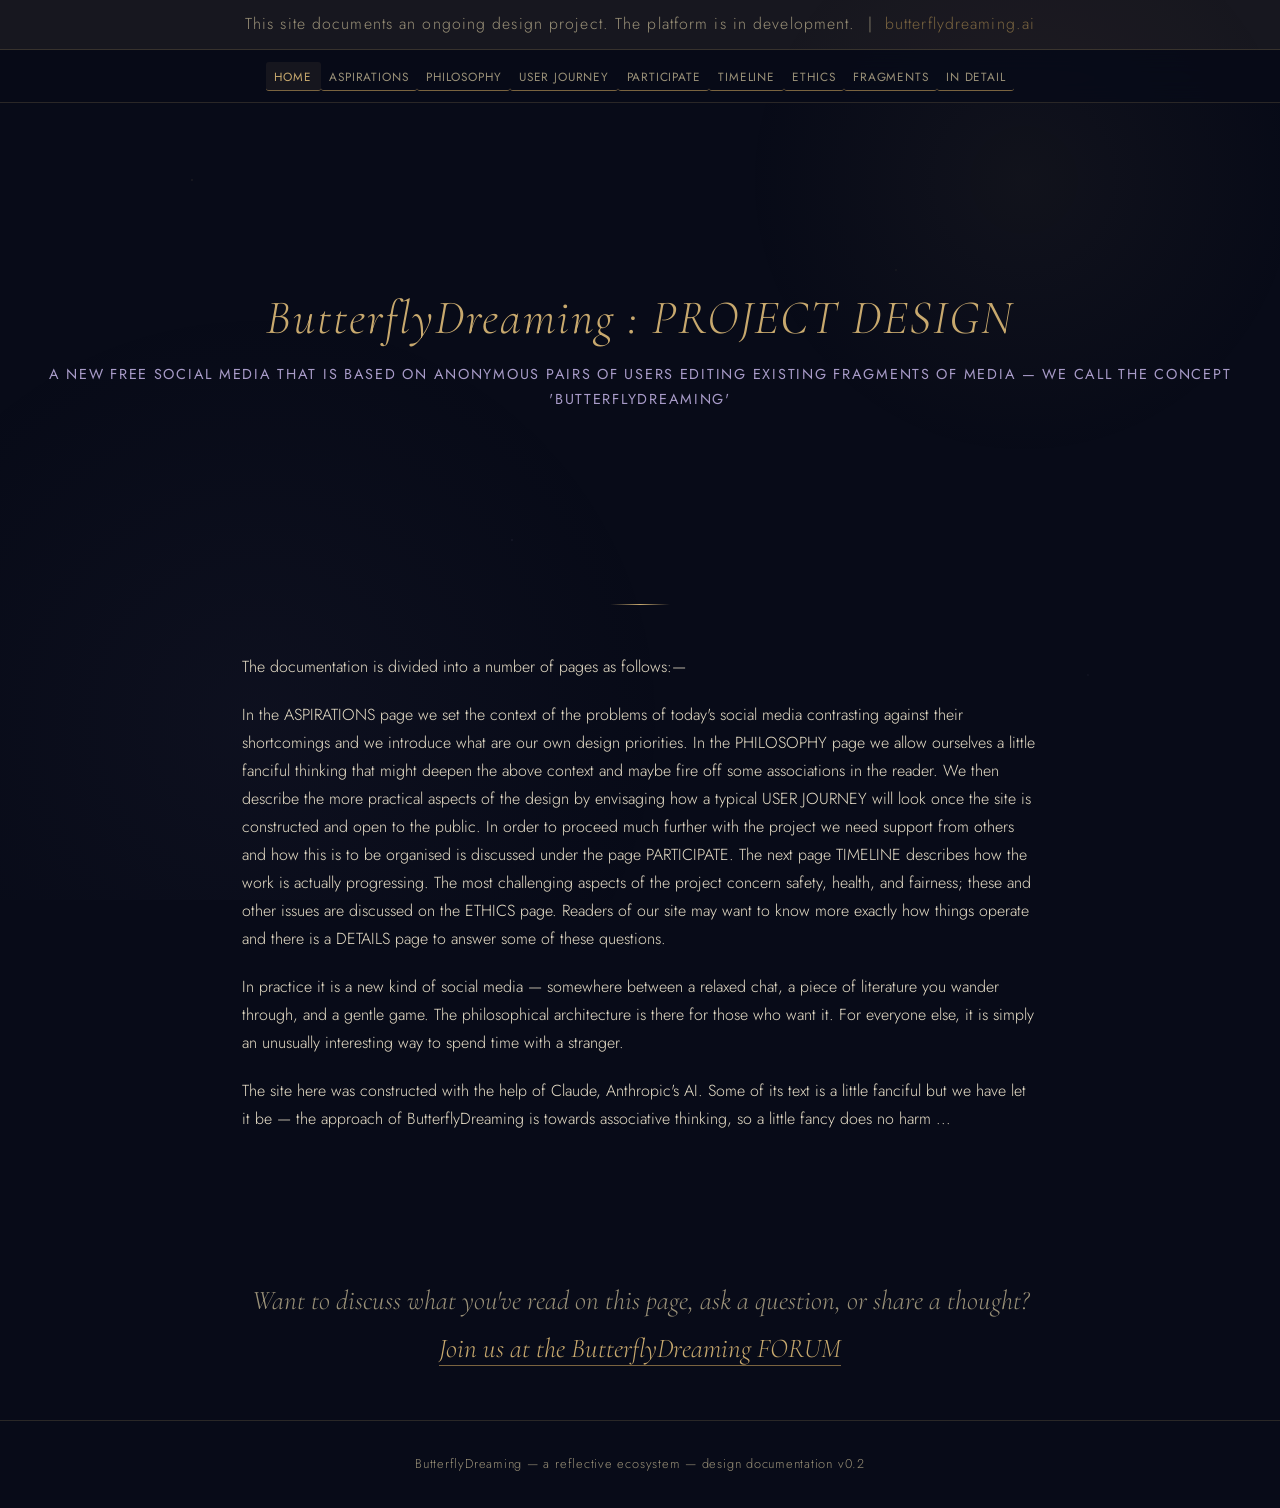
==== commit 29ff7760: "Apply Amendment 9: add Fragments nav item to all pages, create fragments.html with three embedded me" ====
--- a/index.html
+++ b/index.html
@@ -47,6 +47,7 @@
       <li><a href="participate.html">Participate</a></li>
       <li><a href="timeline.html">Timeline</a></li>
       <li><a href="ethics.html">Ethics</a></li>
+      <li><a href="fragments.html">Fragments</a></li>
       <li><a href="ui.html">In Detail</a></li>
     </ul>
   </div>
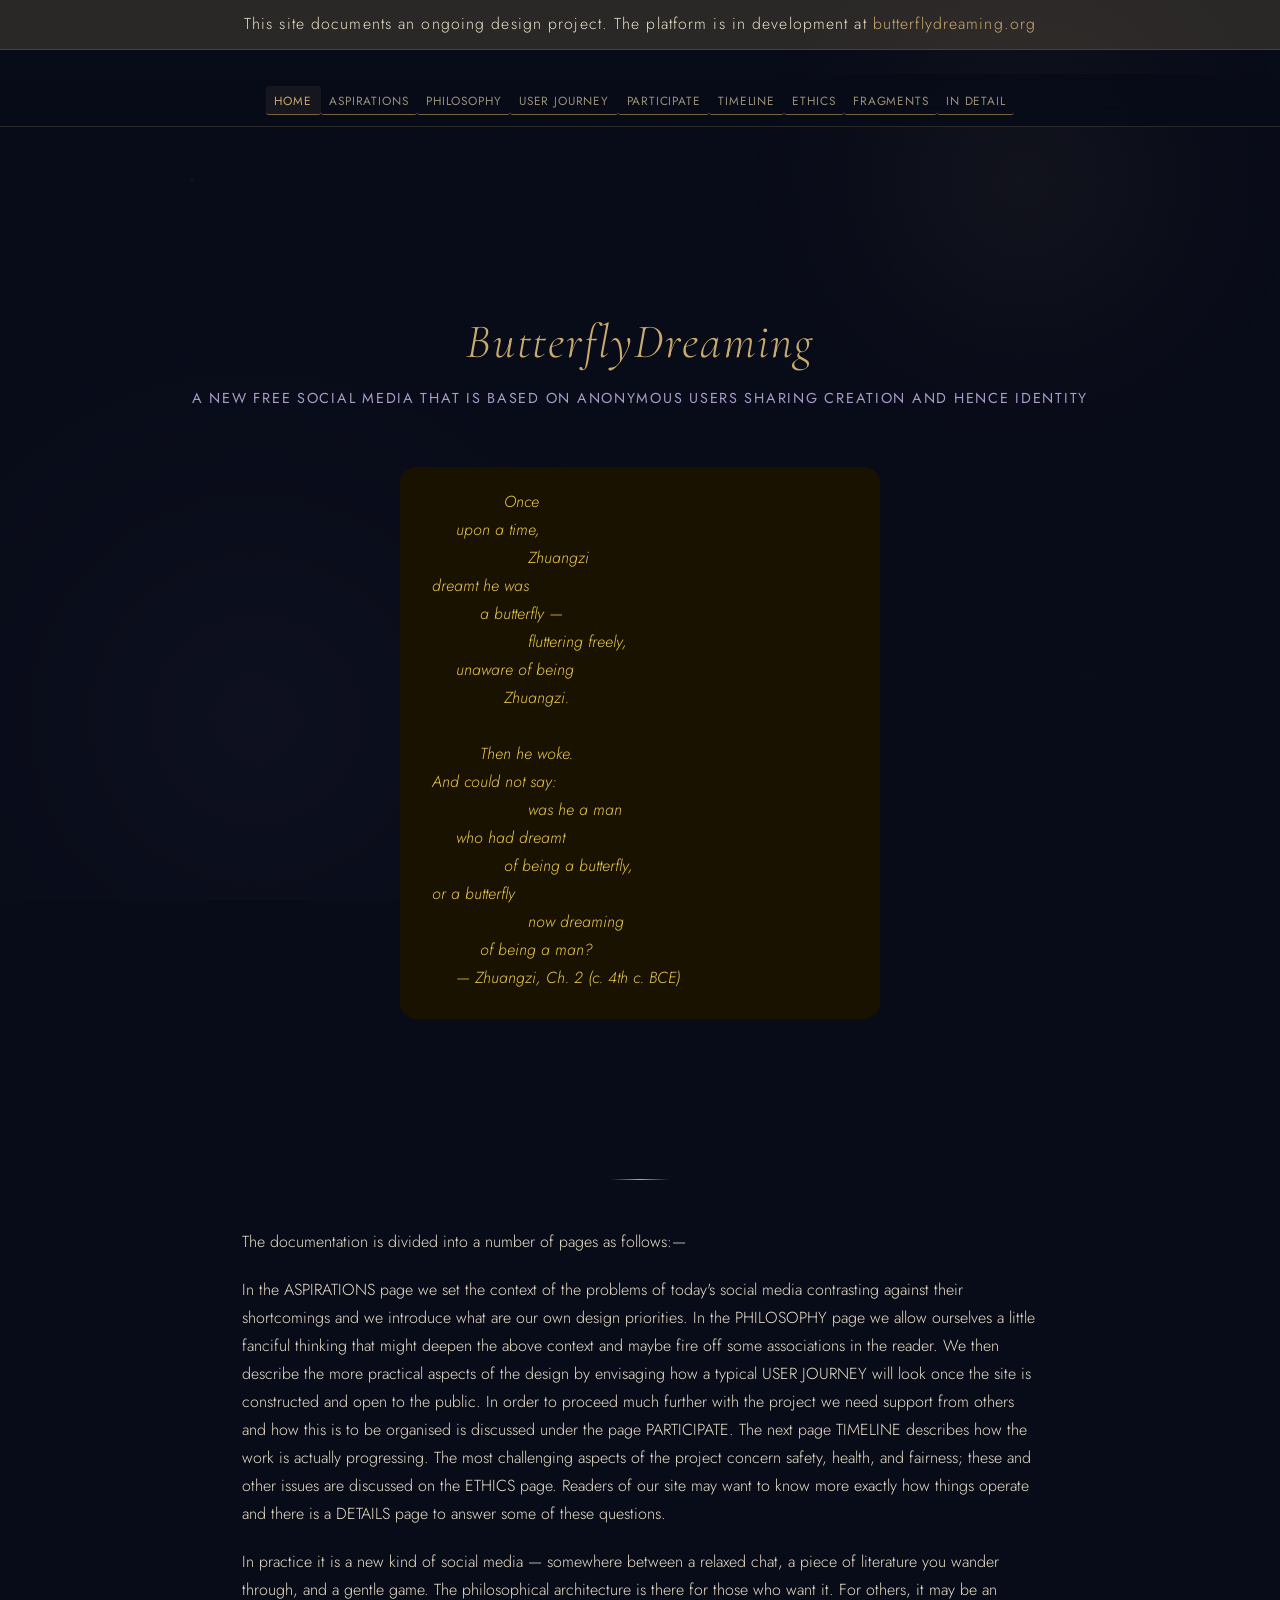
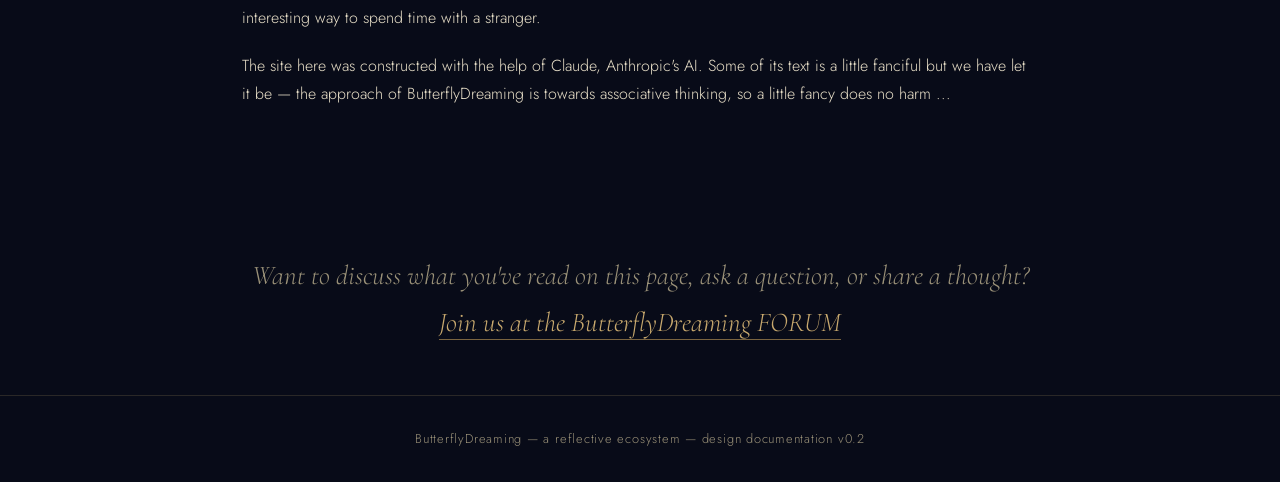
==== commit 22bd2dcf: "Revise home page hero and make header glyph stationary - Banner: link to butterflydreaming.org, brig" ====
--- a/index.html
+++ b/index.html
@@ -8,20 +8,44 @@
 <style>
   /* Change 1: slim banner above nav */
   .site-banner {
-    background: rgba(200,169,110,0.08);
+    background: rgba(200,169,110,0.18);
     border-bottom: 1px solid var(--border);
     text-align: center;
     padding: 0.65rem 1rem;
+    margin-bottom: 1.5rem;
     font-size: 0.99rem;
     letter-spacing: 0.07em;
-    color: var(--text-dim);
+    color: var(--text);
     position: relative;
     z-index: 101;
   }
   .site-banner a {
-    color: var(--gold-dim);
+    color: var(--gold);
     border-bottom: none;
   }
+  /* Zhuangzi quote panel, copied from philosophy.html */
+  .zhuangzi-panel {
+    display: block;
+    width: 30rem;
+    max-width: 100%;
+    margin: 3.5rem auto 0;
+    background: #1a1200;
+    color: #e8c84a;
+    font-style: italic;
+    text-align: left;
+    line-height: 1.4;
+    padding: 1.5rem 2rem;
+    border-radius: 1rem;
+  }
+  .zhuangzi-panel p {
+    margin: 0 0 0.35rem;
+    padding: 0;
+  }
+  .zhuangzi-panel .indent-0 { margin-left: 0; }
+  .zhuangzi-panel .indent-1 { margin-left: 1.5rem; }
+  .zhuangzi-panel .indent-2 { margin-left: 3rem; }
+  .zhuangzi-panel .indent-3 { margin-left: 4.5rem; }
+  .zhuangzi-panel .indent-4 { margin-left: 6rem; }
   /* Change 3: equal-height cards */
   .card-grid .card {
     display: flex;
@@ -33,7 +57,7 @@
 
 <!-- Change 1: documentation banner -->
 <div class="site-banner">
-  This site documents an ongoing design project. The platform is in development. &nbsp;|&nbsp; <a href="https://butterflydreaming.ai">butterflydreaming.ai</a>
+  This site documents an ongoing design project. The platform is in development at <a href="https://butterflydreaming.org">butterflydreaming.org</a>
 </div>
 
 <nav>
@@ -56,8 +80,29 @@
 <div class="hero">
   <div class="hero-glyph">𓂀</div>
 
-  <h1 style="font-size: 3em;">ButterflyDreaming : PROJECT DESIGN</h1>
-  <p class="subtitle">A new free social media that is based on anonymous pairs of users editing existing fragments of media — we call the concept 'ButterflyDreaming'</p>
+  <h1 style="font-size: 3em;">ButterflyDreaming</h1>
+  <p class="subtitle">A new free social media that is based on anonymous users sharing creation and hence identity</p>
+
+  <div class="zhuangzi-panel">
+    <p class="indent-3">Once</p>
+    <p class="indent-1">upon a time,</p>
+    <p class="indent-4">Zhuangzi</p>
+    <p class="indent-0">dreamt he was</p>
+    <p class="indent-2">a butterfly —</p>
+    <p class="indent-4">fluttering freely,</p>
+    <p class="indent-1">unaware of being</p>
+    <p class="indent-3">Zhuangzi.</p>
+    <p class="indent-0">&nbsp;</p>
+    <p class="indent-2">Then he woke.</p>
+    <p class="indent-0">And could not say:</p>
+    <p class="indent-4">was he a man</p>
+    <p class="indent-1">who had dreamt</p>
+    <p class="indent-3">of being a butterfly,</p>
+    <p class="indent-0">or a butterfly</p>
+    <p class="indent-4">now dreaming</p>
+    <p class="indent-2">of being a man?</p>
+    <p class="indent-1">— <em>Zhuangzi</em>, Ch. 2 (c. 4th c. BCE)</p>
+  </div>
 </div>
 
 <div class="page">
@@ -72,7 +117,7 @@
   </p>
 
   <p>
-    In practice it is a new kind of social media — somewhere between a relaxed chat, a piece of literature you wander through, and a gentle game. The philosophical architecture is there for those who want it. For everyone else, it is simply an unusually interesting way to spend time with a stranger.
+    In practice it is a new kind of social media — somewhere between a relaxed chat, a piece of literature you wander through, and a gentle game. The philosophical architecture is there for those who want it. For others, it may be an interesting way to spend time with a stranger.
   </p>
 
   <p>
--- a/style.css
+++ b/style.css
@@ -112,11 +112,7 @@
   font-size: 3rem;
   margin-bottom: 1.5rem;
   opacity: 0.7;
-  animation: float 6s ease-in-out infinite;
-}
-@keyframes float {
-  0%, 100% { transform: translateY(0); }
-  50%       { transform: translateY(-8px); }
+  transform: translateY(-4px);
 }
 .hero h1 {
   font-family: var(--font-head);
